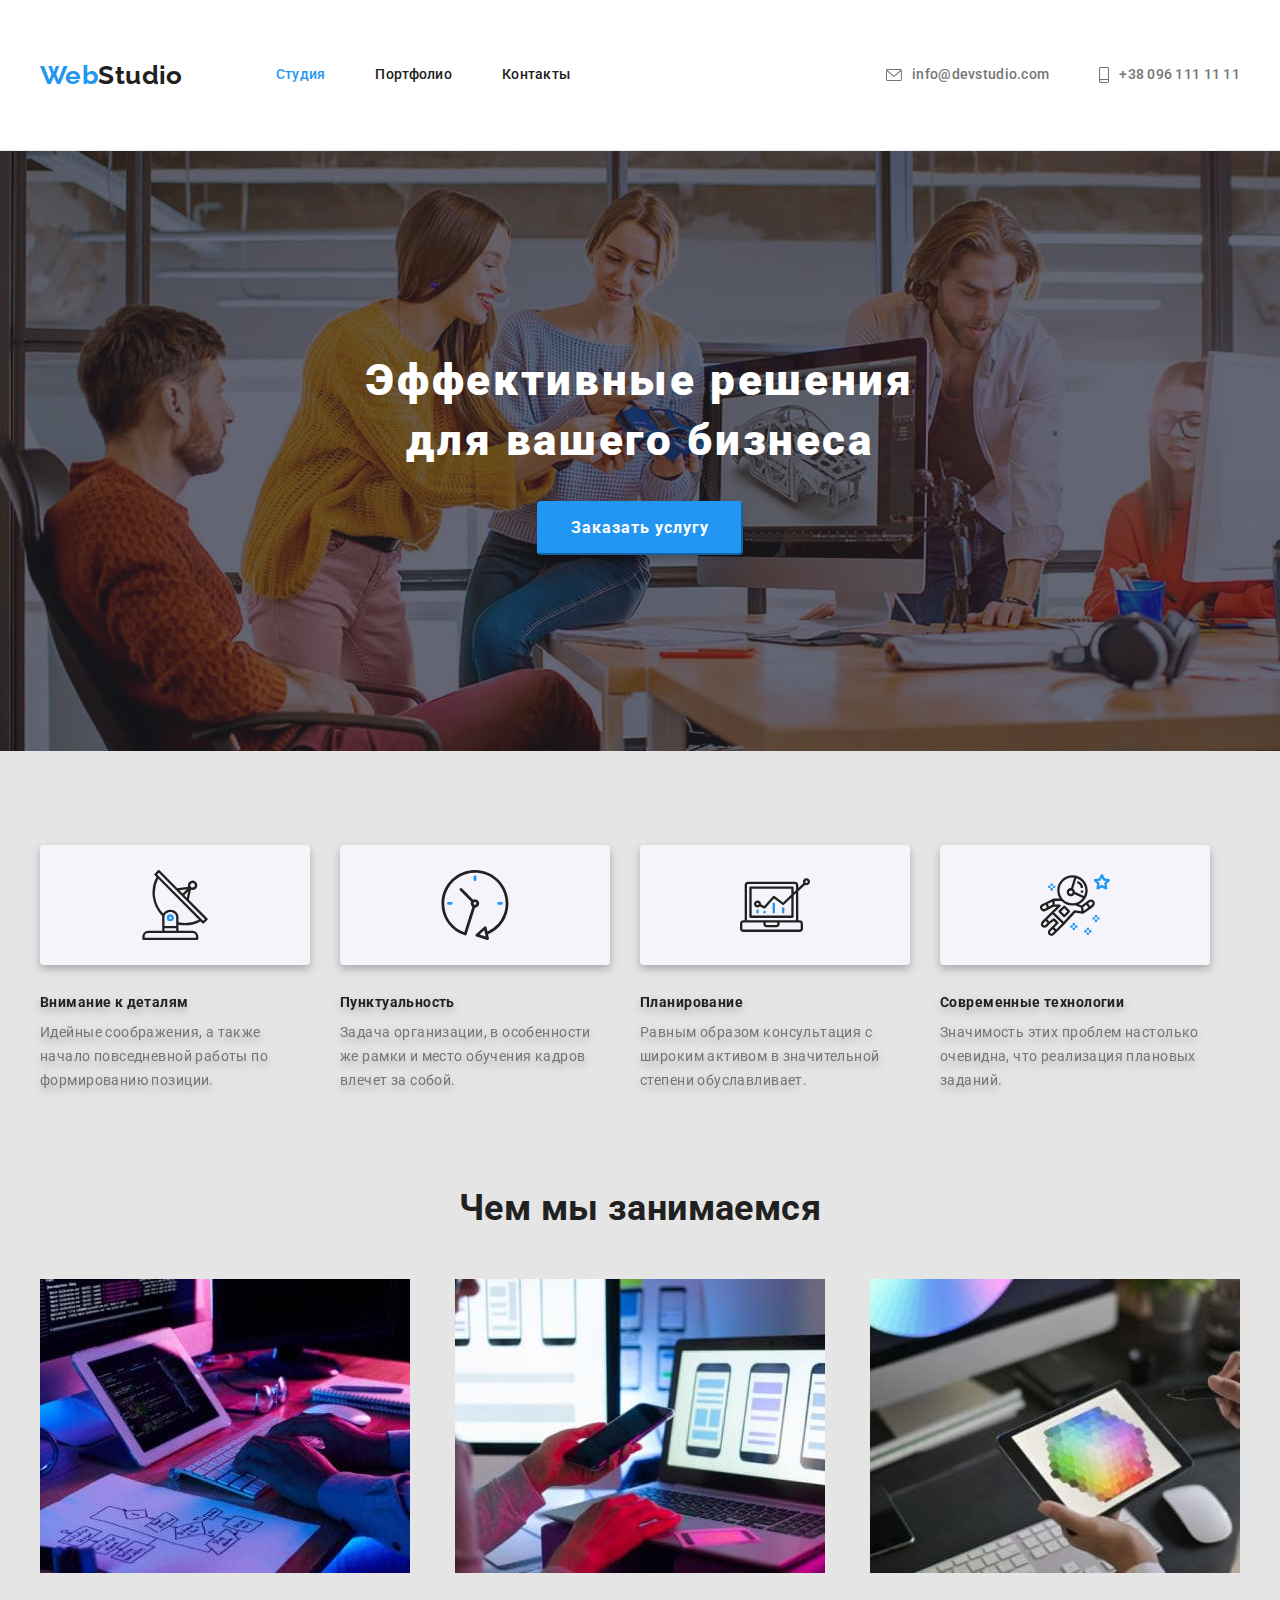
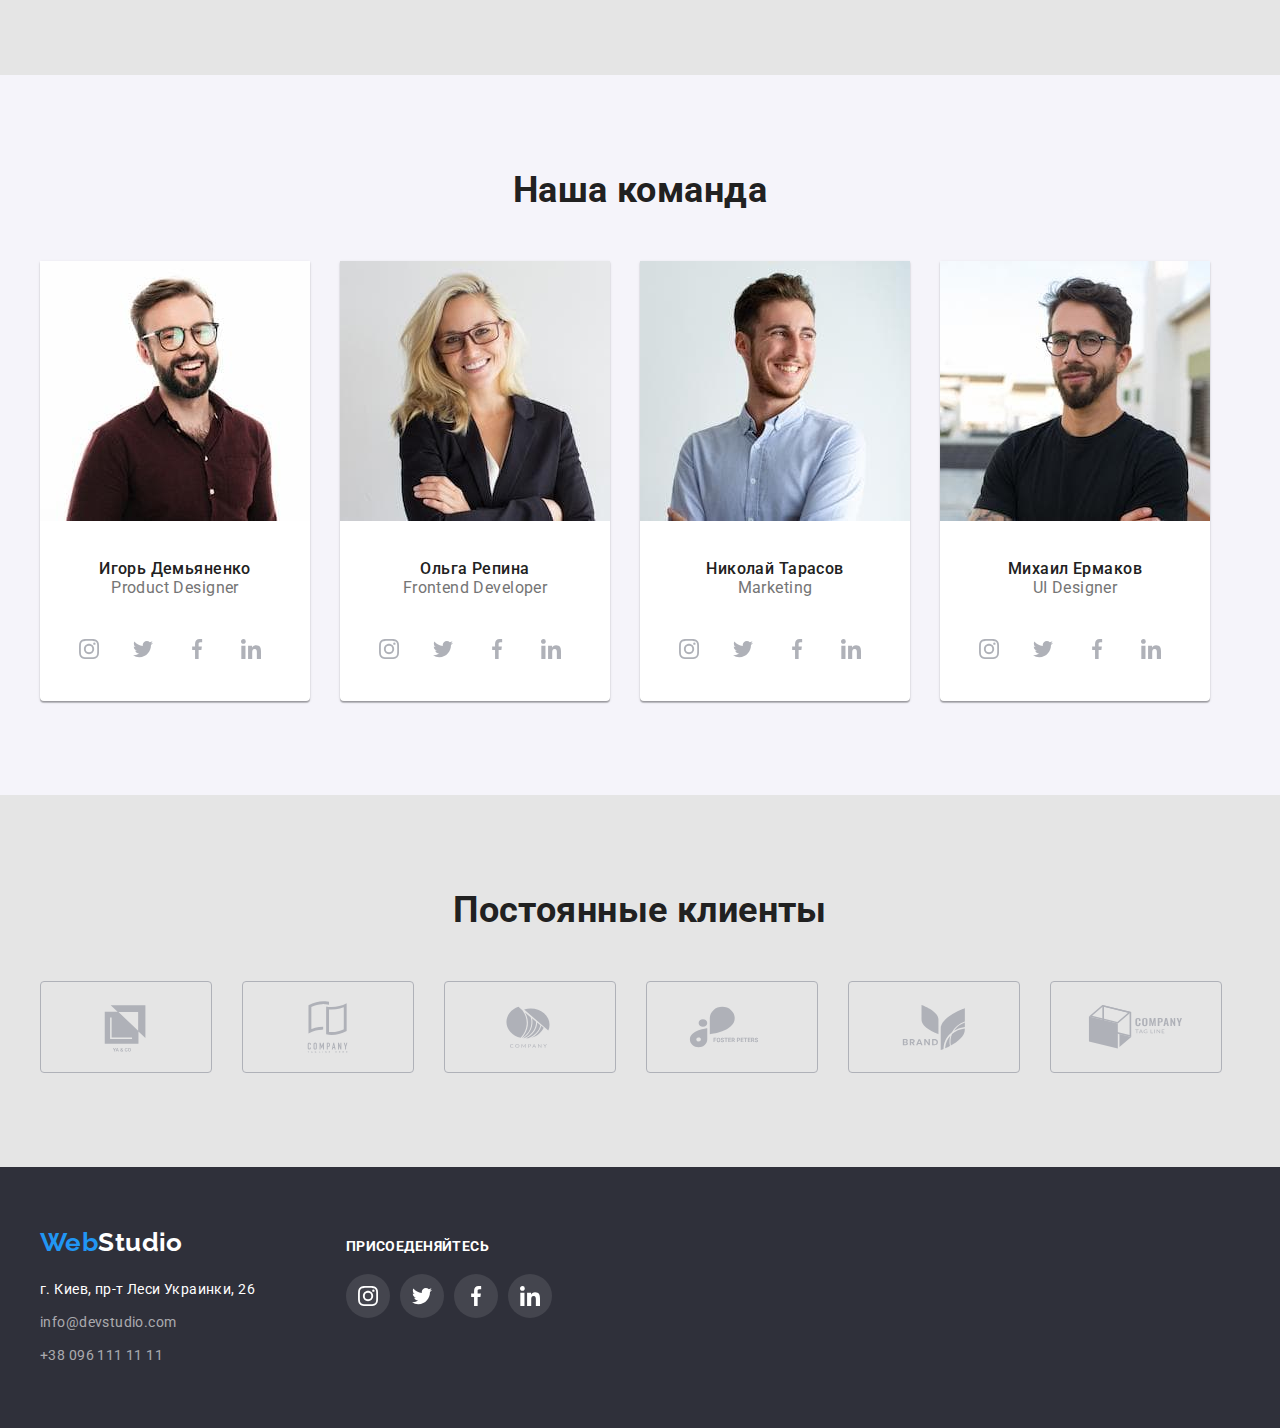
==== index.html @ b00f6102 "виконане ДЗ4" ====
<!DOCTYPE html>
<html lang="ru">
<head>
    <meta charset="UTF-8">
    <meta http-equiv="X-UA-Compatible" content="IE=edge">
    <meta name="viewport" content="width=device-width, initial-scale=1.0">
    <title>Студия</title>
    <link rel="preconnect" href="https://fonts.googleapis.com">
    <link rel="preconnect" href="https://fonts.gstatic.com" crossorigin>
    <link href="https://fonts.googleapis.com/css2?family=Raleway:wght@700&family=Roboto:wght@400;500;700;900&display=swap"
    rel="stylesheet">
    <link rel="stylesheet" href="https://cdnjs.cloudflare.com/ajax/libs/modern-normalize/1.1.0/modern-normalize.min.css">
    <link rel="stylesheet" href="./css/styles.css">

</head>
<body>
    
    <header class="header">
        <div class="container header-container">
        <nav class="site-nav-box">
            <a href="./index.html" class="link logo"><span class="logo-color">Web</span>Studio</a>
            <ul class="site-nav list">
                <li class="site-nav-item"><a href="./index.html" class="site-nav-link link curent">Студия</a></li>
                <li class="site-nav-item"><a href="./portfolio.html" class="site-nav-link link">Портфолио</a></li>
                <li class="site-nav-item"><a href="#" class="site-nav-link link">Контакты</a></li>
            </ul>
        </nav>
        <ul class="contacts list">
            <li class="contacts-item"><a href="mailto:info@devstudio.com" class="link contacts-link">
                <svg class="contact-icon" width=16 heigth=12>
                    <use href="./images/symbol-defs.svg#mail"></use>
                </svg>
                info@devstudio.com</a></li>
            <li class="contacts-item"><a href="tel:+380961111111" class="link contacts-link">
                    <svg class="contact-icon" width=10 heigth=16>
                        <use href="./images/symbol-defs.svg#phone"></use>
                    </svg>
                +38 096 111 11 11</a></li>
        </ul>
        </div>

    </header>

    <main>
        <!--баннер-->
        <section class="hero-section section">
            <div class="container">
                <h1 class="hero-title title">Эффективные решения <br> для вашего бизнеса</h1>
                <button type="button" class="hero-button button">Заказать услугу</button>
            </div>
        </section>

        
        <!--особенности-->
        <section class="section">
            <div class="container">
                <!-- <h2 class="section-title hidden-title">Особенности</h2> -->
                <ul class="features list">
                    <li class="features-item">
                        <button type="button" class="features-btn">
                            <svg class="features_btn-icon" width=70 height="70">
                               <use href="./images/symbol-defs.svg#antenna"></use> 
                            </svg>
                        </button>
                        <h3 class="features-title title">Внимание к деталям</h3>
                        <p>Идейные соображения, а также начало повседневной работы по формированию позиции.</p>
                    </li>
                    <li class="features-item">
                        <button type="button" class="features-btn">
                            <svg class="features_btn-icon" width=70 height="70">
                                <use href="./images/symbol-defs.svg#clock"></use>
                            </svg>
                        </button>
                        <h3 class="features-title title">Пунктуальность</h3>
                        <p>Задача организации, в особенности же рамки и место обучения кадров влечет за собой.</p>
                    </li>
                    <li class="features-item">
                        <button type="button" class="features-btn">
                            <svg class="features_btn-icon" width=70 height="70">
                                <use href="./images/symbol-defs.svg#diagram"></use>
                            </svg>
                        </button>
                        <h3 class="features-title title">Планирование</h3>
                        <p>Равным образом консультация с широким активом в значительной степени обуславливает.</p>
                    </li>
                    <li class="features-item">
                        <button type="button" class="features-btn">
                            <svg class="features_btn-icon" width=70 height="70">
                                <use href="./images/symbol-defs.svg#astronaut"></use>
                            </svg>
                        </button>
                        <h3 class="features-title title">Современные технологии</h3>
                        <p>Значимость этих проблем настолько очевидна, что реализация плановых заданий.</p>
                    </li>
                </ul>
            </div>

        </section>

        <!--Чем мы занимаемся-->
        <section class="section our_works-section">
            <div class="container">
                <h2 class="section-title title">Чем мы занимаемся</h2>
                <ul class="our-works list">
                    <li class="our-works-item"><img src="./images/web_development.jpg" width="370" height="294" alt="разработка сайтов">
                    </li>
                    <li class="our-works-item"><img src="./images/mob_app_development.jpg" width="370" height="294"
                            alt="разработка мобильных приложений"></li>
                    <li class="our-works-item"><img src="./images/web_design.jpg" width="370" height="294" alt="веб дизайн"></li>
                </ul>
            </div>

        </section>
        <!--Наша команда-->
        <section class="section team-section">
            <div class="container">
                <h2 class="section-title title">Наша команда</h2>
                <ul class="team-list list">
                    <li class="team-list-item">
                        <img src="./images/igor.jpg" width="270" height="260" alt="Фото Игоря Демьяненко">
                        <h3 class="team-list-title title">Игорь Демьяненко</h3>
                        <p class="team-list-description">Product Designer</p>
                        <ul class="social-list list">
                            <li class="social-item">
                                <a href="" class="social-link link">
                                    <svg class="social-icon" width=20 height="20">
                                        <use  href="./images/symbol-defs.svg#instagram"></use>
                                    </svg>
                                </a>
                            </li>
                            <li class="social-item">
                                <a href="" class="social-link">
                                    <svg class="social-icon" width=20 height="20">
                                        <use href="./images/symbol-defs.svg#twitter"></use>
                                    </svg>
                                </a>
                            </li>
                            <li class="social-item">
                                <a href="" class="social-link">
                                    <svg class="social-icon" width=20 height="20">
                                        <use href="./images/symbol-defs.svg#facebook"></use>
                                    </svg>
                                </a>
                            </li>
                            <li class="social-item">
                                <a href="" class="social-link">
                                    <svg class="social-icon" width=20 height="20">
                                        <use href="./images/symbol-defs.svg#linkedin"></use>
                                    </svg>
                                </a>
                            </li>
                        </ul>
                 
                    </li>
                    <li class="team-list-item">
                        <img src="./images/olga.jpg" width="270" height="260" alt="Фото Ольги Репиной">
                        <h3 class="team-list-title title">Ольга Репина</h3>
                        <p class="team-list-description">Frontend Developer</p>
                        <ul class="social-list list">
                            <li class="social-item">
                                <a href="" class="social-link link">
                                    <svg class="social-icon" width=20 height="20">
                                        <use href="./images/symbol-defs.svg#instagram"></use>
                                    </svg>
                                </a>
                            </li>
                            <li class="social-item">
                                <a href="" class="social-link">
                                    <svg class="social-icon" width=20 height="20">
                                        <use href="./images/symbol-defs.svg#twitter"></use>
                                    </svg>
                                </a>
                            </li>
                            <li class="social-item">
                                <a href="" class="social-link">
                                    <svg class="social-icon" width=20 height="20">
                                        <use href="./images/symbol-defs.svg#facebook"></use>
                                    </svg>
                                </a>
                            </li>
                            <li class="social-item">
                                <a href="" class="social-link">
                                    <svg class="social-icon" width=20 height="20">
                                        <use href="./images/symbol-defs.svg#linkedin"></use>
                                    </svg>
                                </a>
                            </li>
                        </ul>
                    </li>
                    <li class="team-list-item">
                        <img src="./images/nikolay.jpg" width="270" height="260" alt="Фото Николая Тарасова">
                        <h3 class="team-list-title title">Николай Тарасов</h3>
                        <p class="team-list-description">Marketing</p>
                        <ul class="social-list list">
                            <li class="social-item">
                                <a href="" class="social-link link">
                                    <svg class="social-icon" width=20 height="20">
                                        <use href="./images/symbol-defs.svg#instagram"></use>
                                    </svg>
                                </a>
                            </li>
                            <li class="social-item">
                                <a href="" class="social-link">
                                    <svg class="social-icon" width=20 height="20">
                                        <use href="./images/symbol-defs.svg#twitter"></use>
                                    </svg>
                                </a>
                            </li>
                            <li class="social-item">
                                <a href="" class="social-link">
                                    <svg class="social-icon" width=20 height="20">
                                        <use href="./images/symbol-defs.svg#facebook"></use>
                                    </svg>
                                </a>
                            </li>
                            <li class="social-item">
                                <a href="" class="social-link">
                                    <svg class="social-icon" width=20 height="20">
                                        <use href="./images/symbol-defs.svg#linkedin"></use>
                                    </svg>
                                </a>
                            </li>
                        </ul>
                    </li>
                    <li class="team-list-item">
                        <img src="./images/michail.jpg" width="270" height="260" alt="Фото Михаила Ермакова">
                        <h3 class="team-list-title title">Михаил Ермаков</h3>
                        <p class="team-list-description">UI Designer</p>
                        <ul class="social-list list">
                            <li class="social-item">
                                <a href="" class="social-link link">
                                    <svg class="social-icon" width=20 height="20">
                                        <use href="./images/symbol-defs.svg#instagram"></use>
                                    </svg>
                                </a>
                            </li>
                            <li class="social-item">
                                <a href="" class="social-link">
                                    <svg class="social-icon" width=20 height="20">
                                        <use href="./images/symbol-defs.svg#twitter"></use>
                                    </svg>
                                </a>
                            </li>
                            <li class="social-item">
                                <a href="" class="social-link">
                                    <svg class="social-icon" width=20 height="20">
                                        <use href="./images/symbol-defs.svg#facebook"></use>
                                    </svg>
                                </a>
                            </li>
                            <li class="social-item">
                                <a href="" class="social-link">
                                    <svg class="social-icon" width=20 height="20">
                                        <use href="./images/symbol-defs.svg#linkedin"></use>
                                    </svg>
                                </a>
                            </li>
                        </ul>
                    </li>
                </ul>
            </div>

        </section>
        <!--Постоянные клиенты-->
        <section class="section clients-section">
            <div class="container">
                <h2 class="section-title title">Постоянные клиенты</h2>
                <ul class="clients-list list">
                    <li class="client-item">
                        <a href="" class="client-link link">
                            <svg class="client-icon">
                                <use href="./images/symbol-defs.svg#client1" width=106 height="60">
                                </use>
                            </svg>
                        </a>
                    </li>
                    <li class="client-item">
                        <a href="" class="client-link link">
                            <svg class="client-icon">
                                <use href="./images/symbol-defs.svg#client2" width=106 height="60">
                                </use>
                            </svg>
                        </a>
                    </li>
                    <li class="client-item">
                        <a href="" class="client-link link">
                            <svg class="client-icon">
                                <use href="./images/symbol-defs.svg#client3" width=106 height="60">
                                </use>
                            </svg>
                        </a>
                    </li>
                    <li class="client-item">
                        <a href="" class="client-link link">
                            <svg class="client-icon">
                                <use href="./images/symbol-defs.svg#client4" width=106 height="60">
                                </use>
                            </svg>
                        </a>
                    </li>
                    <li class="client-item">
                        <a href="" class="client-link link">
                            <svg class="client-icon">
                                <use href="./images/symbol-defs.svg#client5" width=106 height="60">
                                </use>
                            </svg>
                        </a>
                    </li>
                    <li class="client-item">
                        <a href="" class="client-link link">
                            <svg class="client-icon">
                                <use href="./images/symbol-defs.svg#client6" width=106 height="60">
                                </use>
                            </svg>
                        </a>
                    </li>
                </ul>
            </div>
        </section>

    </main>

    <footer class="footer">
        <div class="container footer-container">
        <div class="adress-box">

            <a href="./index.html" class="link footer-logo logo"><span class="logo-color">Web</span>Studio</a>
            <address class="address">
                <ul class="address-list list">
                    <li>г. Киев, пр-т Леси Украинки, 26</li>
                    <li><a href="mailto:info@devstudio.com" class="link footer-contacts-link contacts-link">info@devstudio.com</a>
                    </li>
                    <li><a href="tel:+380961111111" class="link footer-contacts-link contacts-link">+38 096 111 11 11</a></li>
                </ul>
            </address>
        </div>
        <div class="join_us-box">
            <h2 class="join_us-title title">присоеденяйтесь</h2>
                        <ul class="social-list footer_social-list list">
                            <li class="social-item">
                                <a href="" class="social-link footer_social-link link">
                                    <svg class="social-icon" width=20 height="20">
                                        <use href="./images/symbol-defs.svg#instagram"></use>
                                    </svg>
                                </a>
                            </li>
                            <li class="social-item">
                                <a href="" class="social-link footer_social-link">
                                    <svg class="social-icon" width=20 height="20">
                                        <use href="./images/symbol-defs.svg#twitter"></use>
                                    </svg>
                                </a>
                            </li>
                            <li class="social-item">
                                <a href="" class="social-link footer_social-link">
                                    <svg class="social-icon" width=20 height="20">
                                        <use href="./images/symbol-defs.svg#facebook"></use>
                                    </svg>
                                </a>
                            </li>
                            <li class="social-item">
                                <a href="" class="social-link footer_social-link">
                                    <svg class="social-icon" width=20 height="20">
                                        <use href="./images/symbol-defs.svg#linkedin"></use>
                                    </svg>
                                </a>
                            </li>
                        </ul>
        </div>
        </div>

    </footer>

</body>
</html>
---- css/styles.css ----
:root {
  --text-color: #757575;
  --title-text-color: #212121;
  --accent-text-color: #2196f3;
  --accent-white-color: #ffffff;
  --blurred-white: rgba(255, 255, 255, 0.6);
  --very-blured-white: rgba(255, 255, 255, 0.1);
  --background-color: #e5e5e5;
  --background-light-grey: #f5f4fa;
  --background-dark-grey: #2f303a;
  --background-button: #188ce8;
  --icon-color: #afb1b8;
}

body {
  background-color: var(--background-color);
  color: var(--text-color);

  font-family: Roboto, sans-serif;
  font-size: 14px;
  line-height: 1.71;
  letter-spacing: 0.03em;
}
.container {
  width: 1230px;
  margin: 0 auto;
  padding-left: 15px;
  padding-right: 15px;
}
.section {
  padding-top: 94px;
  padding-bottom: 94px;
}
h1,
h2,
h3,
p {
  margin: 0;
}
.list {
  list-style: none;
  padding: 0;
  margin: 0;
}
.link {
  margin: 0;
  text-decoration: none;
}
.title {
  color: var(--title-text-color);
}
.button {
  font-family: inherit;
}
.hidden-title {
  visibility: hidden;
}
/* хедер */
.header {
  background-color: var(--accent-white-color);
  border-bottom: 1px solid #ececec;
}
.logo-color {
  color: var(--accent-text-color);
}
.logo {
  font-family: "Raleway", sans-serif;
  font-weight: bold;
  font-size: 26px;
  line-height: 1.19;

  margin-right: 93px;
  display: block;

  color: var(--title-text-color);
}
.logo:hover,
.logo:focus {
  color: var(--accent-text-color);
}
.header-container {
  display: flex;
  align-items: center;
  justify-content: space-between;
}
.site-nav-box {
  display: flex;
  align-items: center;
}
.site-nav {
  display: flex;
}
.contacts {
  display: flex;
}
.site-nav-item + .site-nav-item {
  margin-left: 50px;
}
.contacts-item + .contacts-item {
  margin-left: 50px;
}
.site-nav-link {
  display: block;
  padding-top: 32px;
  padding-bottom: 32px;

  color: var(--title-text-color);

  font-weight: 500;
  font-size: 14px;
  line-height: 1.14;
  letter-spacing: 0.02em;
}
.site-nav-link.curent,
.site-nav-link:hover,
.site-nav-link:focus {
  color: var(--accent-text-color);
}
.contacts-link {
  display: flex;
  align-items: center;

  font-weight: 500;
  font-size: 14px;
  line-height: 1.14;
  letter-spacing: 0.02em;

  color: var(--text-color);
}
.contacts-link:hover,
.contacts-link:focus {
  color: var(--accent-text-color);
}
.contact-box {
  display: block;
}
.contact-icon {
  margin-right: 10px;
  fill: currentColor;
}
/* Банер*/
.hero-section {
  background-color: var(--background-dark-grey);
  background-image: linear-gradient(
      rgba(47, 48, 58, 0.4),
      rgba(47, 48, 58, 0.4)
    ),
    url(../images/hero.jpg);

  max-width: 1600px;
  height: 600px;
  margin-left: auto;
  margin-right: auto;
  background-size: cover;
  background-repeat: no-repeat;

  text-align: center;
}
.hero-title {
  margin-top: 106px;
  margin-bottom: 30px;

  font-weight: 900;
  font-size: 44px;
  line-height: 1.36;
  text-align: center;
  letter-spacing: 0.06em;

  color: var(--accent-white-color);
}
.button {
  border-radius: 4px;
  min-width: 200px;
  padding: 10px 32px;
  box-shadow: 0px 4px 4px rgba(0, 0, 0, 0.15);

  font-weight: 700;
  font-size: 16px;
  line-height: 1.87;
  letter-spacing: 0.06em;

  background-color: var(--accent-text-color);
  color: var(--accent-white-color);
  border-color: var(--accent-text-color);
}
.button:hover,
.button:focus {
  background-color: var(--background-button);
  color: var(--accent-white-color);
  border-color: var(--accent-text-color);

  cursor: pointer;
}

.section-title {
  font-size: 36px;
  line-height: 1.17;
  text-align: center;
  margin-bottom: 50px;
}

/* особливості */
.features {
  display: flex;
  filter: drop-shadow(0px 4px 4px rgba(0, 0, 0, 0.25));
}
.features-item {
  width: 270px;
}
.features-item + .features-item {
  margin-left: 30px;
}
.features-title {
  margin-bottom: 10px;

  font-size: 14px;
  line-height: 1.14;
}
.features-btn {
  display: flex;
  height: 120px;
  width: 270px;
  background-color: var(--background-light-grey);
  border-radius: 4px;
  padding: 0;
  border: none;
  cursor: pointer;
  margin-bottom: 30px;
  padding: 25px 100px;
}

/* .features-item::before {
  display: block;
  content: "";

  height: 120px;
  background-color: var(--background-light-grey);
  border-radius: 4px;

  background-size: 70px;
  background-repeat: no-repeat;
  background-position: center;
}
.features-item:nth-child(1)::before {
  background-image: url(../images/antenna.svg);
}
.features-item:nth-child(2)::before {
  background-image: url(../images/clock.svg);
}
.features-item:nth-child(3)::before {
  background-image: url(../images/diagram.svg);
}
.features-item:nth-child(4)::before {
  background-image: url(../images/astronaut.svg);
} */

/* наші роботи */
.our_works-section {
  padding-top: 0;
}
.our-works {
  display: flex;
  justify-content: space-between;
}

/* наша команда */
.team-section {
  background-color: var(--background-light-grey);
}
.team-list {
  display: flex;
}
.team-list-item {
  margin-right: 30px;
  box-shadow: 0px 1px 3px rgba(0, 0, 0, 0.12), 0px 1px 1px rgba(0, 0, 0, 0.14),
    0px 2px 1px rgba(0, 0, 0, 0.2);
  border-radius: 0px 0px 4px 4px;

  background-color: var(--accent-white-color);
  text-align: center;
}
.team-list-item:nth-child(4n + 4) {
  margin-right: 0;
}
.team-list-title {
  margin-top: 30px;

  font-weight: 500;
  font-size: 16px;
  line-height: 1.19;
}
.team-list-description {
  margin-bottom: 30px;

  font-size: 16px;
  line-height: 1.19;
}

.social-list {
  display: flex;
  min-width: 206px;

  justify-content: center;
}

.social-link {
  display: block;
  width: 44px;
  height: 44px;

  padding: 12px 12px 12px 12px;
  border-radius: 50%;
  cursor: pointer;
  margin-right: 10px;
  margin-bottom: 30px;
  color: var(--icon-color);
}
.social-link:nth-child(4) {
  margin-right: 0;
}
.social-icon {
  display: block;
  fill: currentColor;
}
.social-link:hover,
.social-link:focus {
  background-color: var(--accent-text-color);
  color: var(--accent-white-color);
}
/* Постоянные клиенты */
.clients-list {
  display: flex;
}

.client-link {
  border: 1px solid var(--icon-color);
  border-radius: 4px;
  padding: 16px 32px;
  color: var(--icon-color);
}
.client-item {
  display: flex;
  min-width: 170px;
  height: 92px;

  margin-right: 30px;
}
.client-item:nth-child(6n + 6) {
  margin-right: 0;
}
.client-icon {
  width: 106px;
  height: 60px;
  fill: currentColor;
}
.client-link:hover,
.client-link:focus {
  border-color: var(--accent-text-color);
  color: var(--accent-text-color);
}
/* футер  */
.footer {
  background-color: var(--background-dark-grey);
  color: var(--accent-white-color);
  padding-top: 60px;
  padding-bottom: 60px;
}
.footer-logo {
  color: var(--accent-white-color);
  margin-bottom: 20px;
}
.address {
  font-style: normal;
}
.footer-contacts-link {
  margin-top: 9px;

  font-weight: 400;
  line-height: 1.71;
  letter-spacing: 0.03em;

  color: var(--blurred-white);
}
.join_us-title {
  font-weight: 700;
  font-size: 14px;
  line-height: 16px;
  text-transform: uppercase;
  color: var(--accent-white-color);

  margin-bottom: 20px;
}
.footer_social-list {
  justify-content: start;
}
.footer_social-link {
  background-color: var(--very-blured-white);
  color: var(--accent-white-color);
}
.footer_social-link:hover,
.footer_social-link:focus {
  background-color: var(--accent-text-color);
}

.footer-container {
  display: flex;
  align-items: baseline;
}
.join_us-box {
  margin-left: 70px;
}

/* портфоліо */
.portfolio_btn-list {
  display: flex;
  justify-content: center;
}
.portfolio_btn-item + .portfolio_btn-item {
  margin-left: 8px;
}
.portfolio-button {
  min-width: 73px;
  padding: 6px 22px;
  border-color: var(--background-light-grey-grey);
  background-color: var(--background-light-grey-grey);
  color: var(--title-text-color);
  box-shadow: 0 0 0;

  font-weight: 500;
  font-size: 16px;
  line-height: 1.62;
  letter-spacing: 0.03em;
}

.portfolio-button:hover,
.portfolio-button:focus {
  background-color: var(--accent-text-color);
  color: var(--accent-white-color);
  border-color: var(--accent-text-color);
}

.portfolio-list {
  display: flex;
  flex-wrap: wrap;

  padding-top: 50px;
}

.portfolio-item {
  margin-right: 30px;
  margin-bottom: 30px;

  background: var(--accent-white-color);
  border: 1px solid #eeeeee;
}
.list-item:nth-child(-n + 3) {
  margin-top: 50px;
}
.portfolio-item:nth-child(3n + 3) {
  margin-right: 0;
}
.portfolio-item:nth-last-child(-n + 3) {
  margin-bottom: 0;
}

.portfolio-title {
  margin-top: 20px;
  margin-bottom: 4;
  margin-left: 24px;

  font-size: 18px;
  line-height: 2;
  letter-spacing: 0.06em;
}

.portfolio-description {
  margin-bottom: 20px;
  margin-left: 24px;

  font-size: 16px;
  line-height: 1.87;

  color: var(--text-color);
}
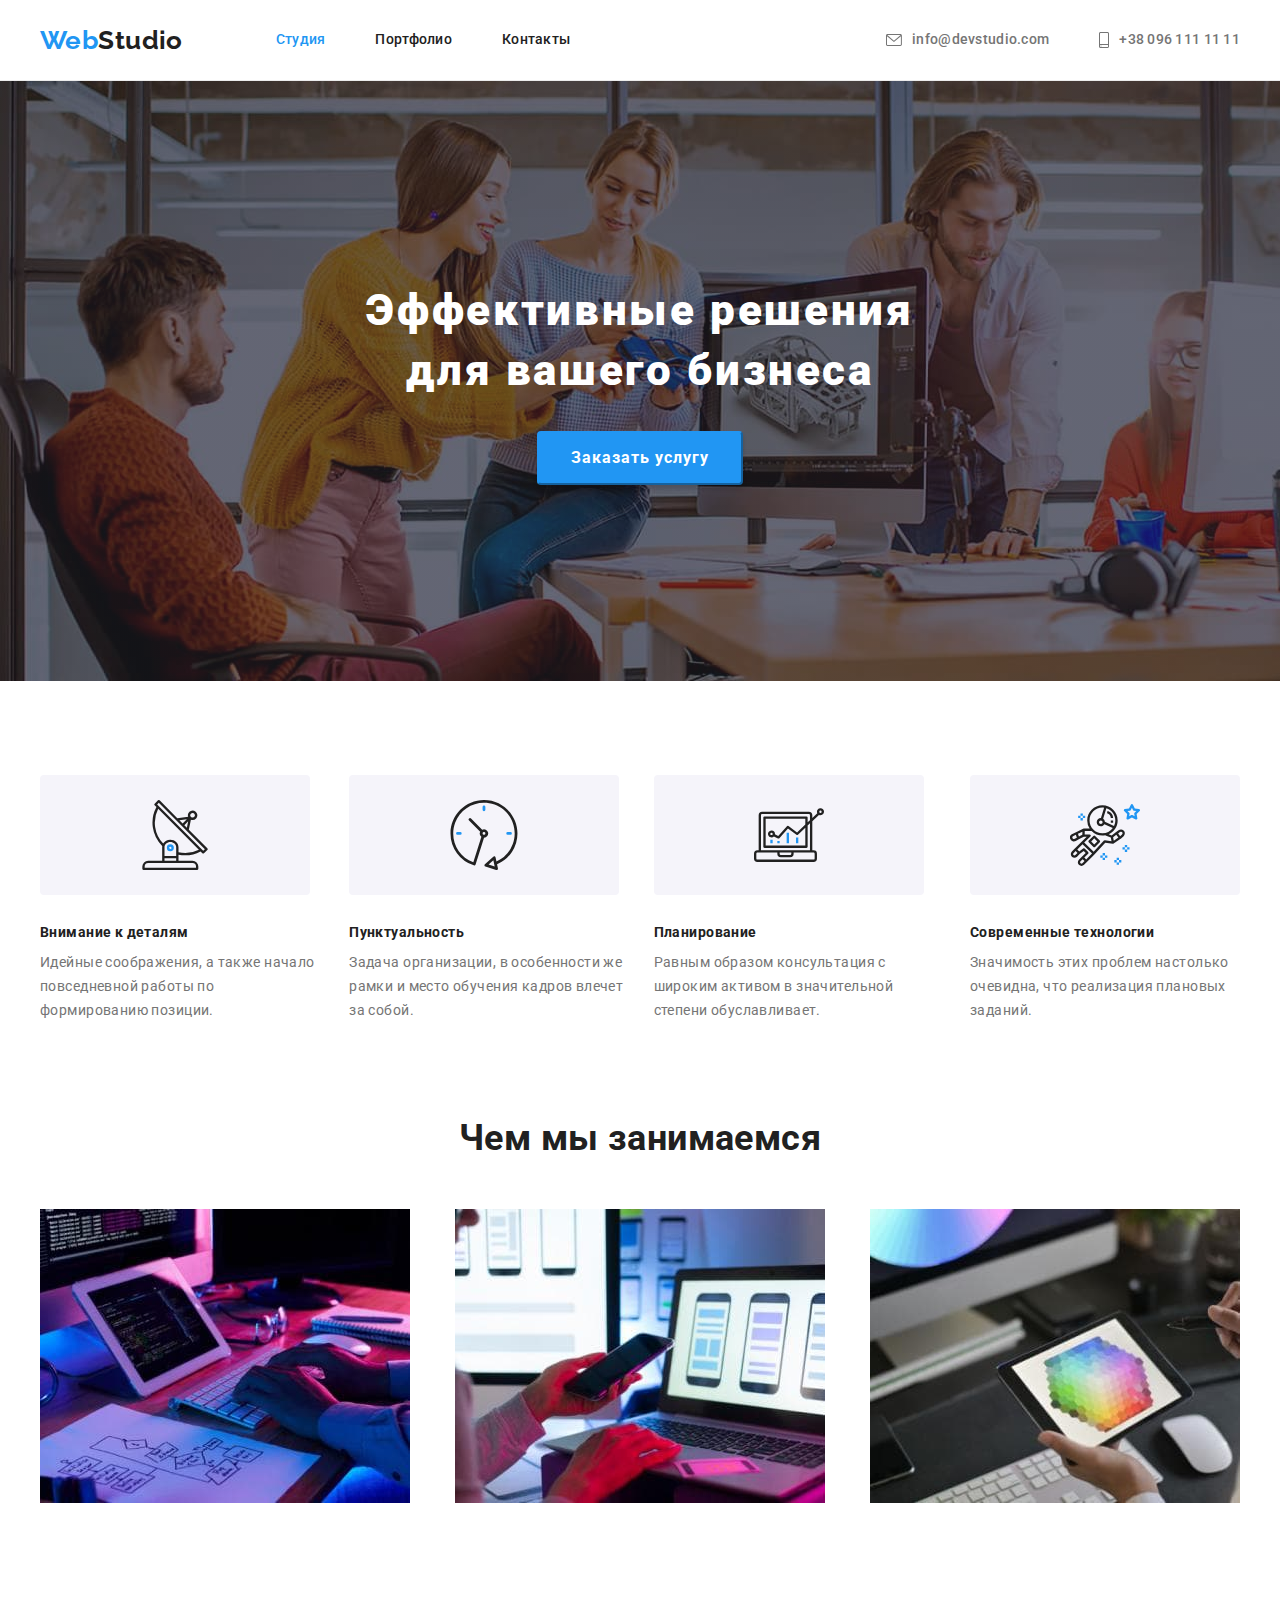
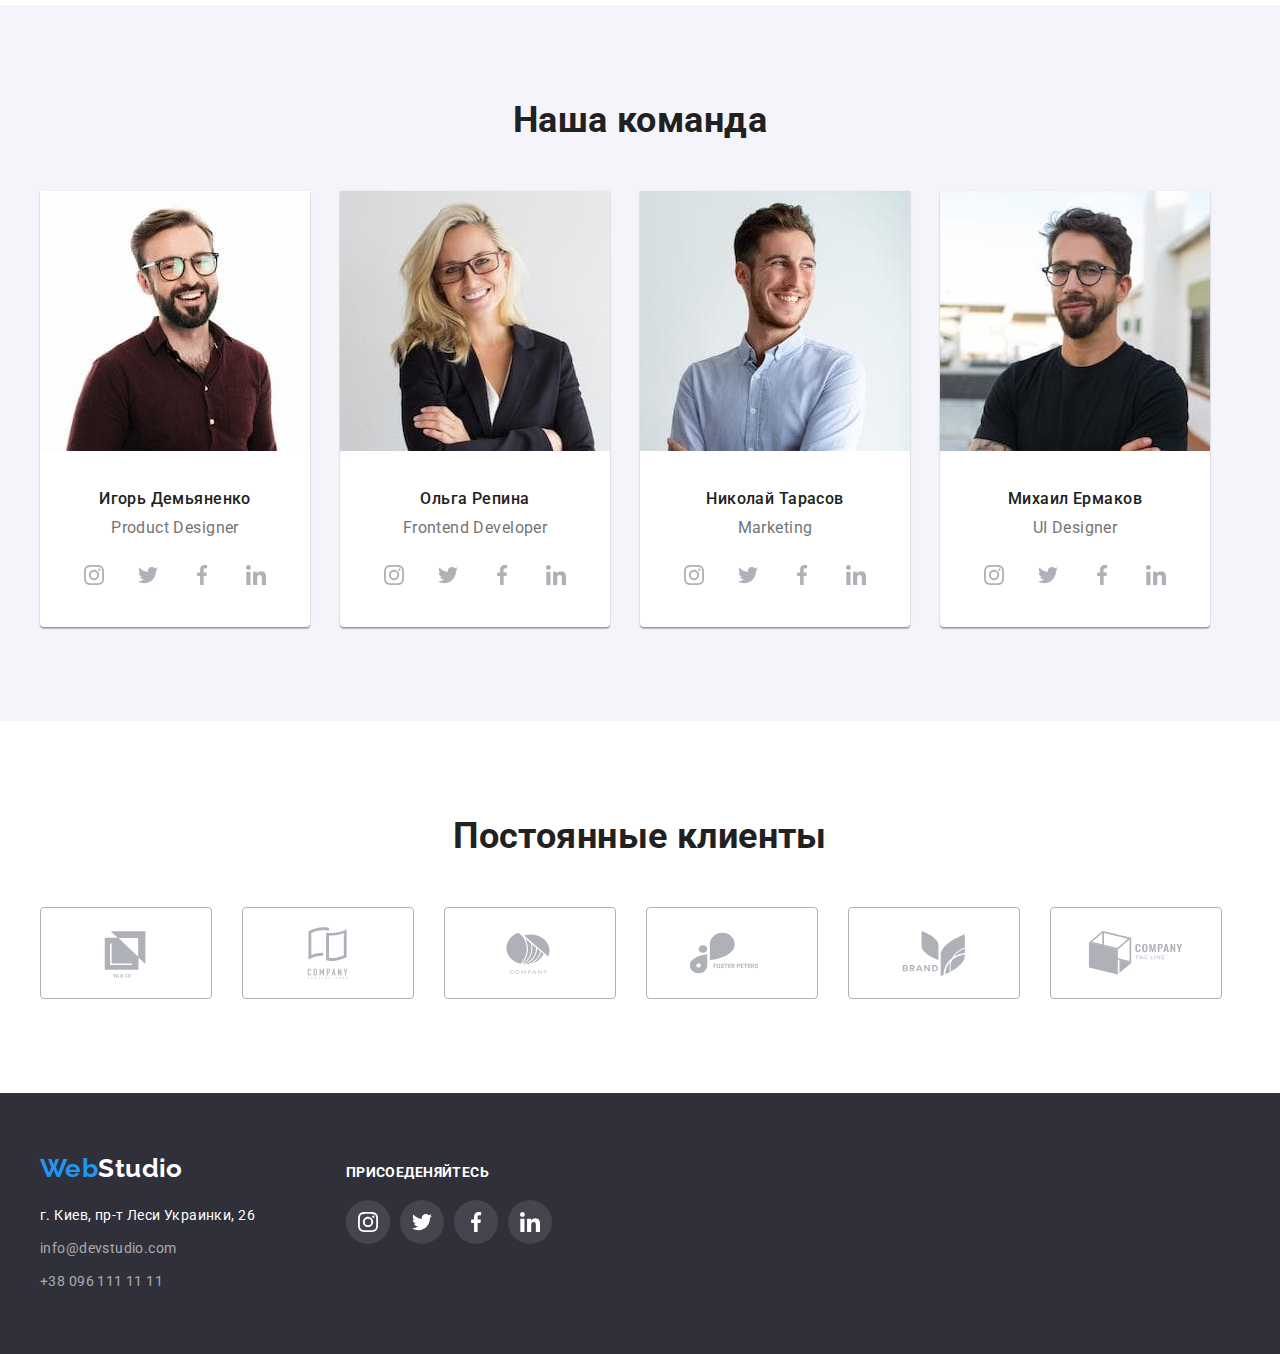
==== commit 4eef72be: "внесені правки до ДЗ4" ====
--- a/index.html
+++ b/index.html
@@ -27,12 +27,12 @@
         </nav>
         <ul class="contacts list">
             <li class="contacts-item"><a href="mailto:info@devstudio.com" class="link contacts-link">
-                <svg class="contact-icon" width=16 heigth=12>
+                <svg class="contact-icon" width=16 height=12>
                     <use href="./images/symbol-defs.svg#mail"></use>
                 </svg>
                 info@devstudio.com</a></li>
             <li class="contacts-item"><a href="tel:+380961111111" class="link contacts-link">
-                    <svg class="contact-icon" width=10 heigth=16>
+                    <svg class="contact-icon" width=10 height=16>
                         <use href="./images/symbol-defs.svg#phone"></use>
                     </svg>
                 +38 096 111 11 11</a></li>
@@ -57,38 +57,38 @@
                 <!-- <h2 class="section-title hidden-title">Особенности</h2> -->
                 <ul class="features list">
                     <li class="features-item">
-                        <button type="button" class="features-btn">
-                            <svg class="features_btn-icon" width=70 height="70">
+                        <div class="features-box">
+                            <svg class="features_box-icon" width=70 height="70">
                                <use href="./images/symbol-defs.svg#antenna"></use> 
                             </svg>
-                        </button>
+                        </div>
                         <h3 class="features-title title">Внимание к деталям</h3>
                         <p>Идейные соображения, а также начало повседневной работы по формированию позиции.</p>
                     </li>
                     <li class="features-item">
-                        <button type="button" class="features-btn">
-                            <svg class="features_btn-icon" width=70 height="70">
+                        <div class="features-box">
+                            <svg class="features_box-icon" width=70 height="70">
                                 <use href="./images/symbol-defs.svg#clock"></use>
                             </svg>
-                        </button>
+                        </div>
                         <h3 class="features-title title">Пунктуальность</h3>
                         <p>Задача организации, в особенности же рамки и место обучения кадров влечет за собой.</p>
                     </li>
                     <li class="features-item">
-                        <button type="button" class="features-btn">
-                            <svg class="features_btn-icon" width=70 height="70">
+                        <div class="features-box">
+                            <svg class="features_box-icon" width=70 height="70">
                                 <use href="./images/symbol-defs.svg#diagram"></use>
                             </svg>
-                        </button>
+                        </div>
                         <h3 class="features-title title">Планирование</h3>
                         <p>Равным образом консультация с широким активом в значительной степени обуславливает.</p>
                     </li>
                     <li class="features-item">
-                        <button type="button" class="features-btn">
-                            <svg class="features_btn-icon" width=70 height="70">
+                        <div class="features-box">
+                            <svg class="features_box-icon" width=70 height="70">
                                 <use href="./images/symbol-defs.svg#astronaut"></use>
                             </svg>
-                        </button>
+                        </div>
                         <h3 class="features-title title">Современные технологии</h3>
                         <p>Значимость этих проблем настолько очевидна, что реализация плановых заданий.</p>
                     </li>
@@ -118,144 +118,151 @@
                 <ul class="team-list list">
                     <li class="team-list-item">
                         <img src="./images/igor.jpg" width="270" height="260" alt="Фото Игоря Демьяненко">
-                        <h3 class="team-list-title title">Игорь Демьяненко</h3>
-                        <p class="team-list-description">Product Designer</p>
-                        <ul class="social-list list">
-                            <li class="social-item">
-                                <a href="" class="social-link link">
+                        <div class="team-item-box">
+                            <h3 class="team-list-title title">Игорь Демьяненко</h3>
+                            <p class="team-list-description">Product Designer</p>
+                            <ul class="social-list list">
+                            <li class="social-item">
+                                <a href="#" class="social-link link">
                                     <svg class="social-icon" width=20 height="20">
                                         <use  href="./images/symbol-defs.svg#instagram"></use>
                                     </svg>
                                 </a>
                             </li>
                             <li class="social-item">
-                                <a href="" class="social-link">
+                                <a href="#" class="social-link">
                                     <svg class="social-icon" width=20 height="20">
                                         <use href="./images/symbol-defs.svg#twitter"></use>
                                     </svg>
                                 </a>
                             </li>
                             <li class="social-item">
-                                <a href="" class="social-link">
+                                <a href="#" class="social-link">
                                     <svg class="social-icon" width=20 height="20">
                                         <use href="./images/symbol-defs.svg#facebook"></use>
                                     </svg>
                                 </a>
                             </li>
                             <li class="social-item">
-                                <a href="" class="social-link">
+                                <a href="#" class="social-link">
                                     <svg class="social-icon" width=20 height="20">
                                         <use href="./images/symbol-defs.svg#linkedin"></use>
                                     </svg>
                                 </a>
                             </li>
                         </ul>
-                 
+                        </div>
                     </li>
                     <li class="team-list-item">
                         <img src="./images/olga.jpg" width="270" height="260" alt="Фото Ольги Репиной">
-                        <h3 class="team-list-title title">Ольга Репина</h3>
-                        <p class="team-list-description">Frontend Developer</p>
-                        <ul class="social-list list">
-                            <li class="social-item">
-                                <a href="" class="social-link link">
-                                    <svg class="social-icon" width=20 height="20">
-                                        <use href="./images/symbol-defs.svg#instagram"></use>
-                                    </svg>
-                                </a>
-                            </li>
-                            <li class="social-item">
-                                <a href="" class="social-link">
-                                    <svg class="social-icon" width=20 height="20">
-                                        <use href="./images/symbol-defs.svg#twitter"></use>
-                                    </svg>
-                                </a>
-                            </li>
-                            <li class="social-item">
-                                <a href="" class="social-link">
-                                    <svg class="social-icon" width=20 height="20">
-                                        <use href="./images/symbol-defs.svg#facebook"></use>
-                                    </svg>
-                                </a>
-                            </li>
-                            <li class="social-item">
-                                <a href="" class="social-link">
-                                    <svg class="social-icon" width=20 height="20">
-                                        <use href="./images/symbol-defs.svg#linkedin"></use>
-                                    </svg>
-                                </a>
-                            </li>
-                        </ul>
+                        <div class="team-item-box">
+                            <h3 class="team-list-title title">Ольга Репина</h3>
+                            <p class="team-list-description">Frontend Developer</p>
+                            <ul class="social-list list">
+                                <li class="social-item">
+                                    <a href="#" class="social-link link">
+                                        <svg class="social-icon" width=20 height="20">
+                                            <use href="./images/symbol-defs.svg#instagram"></use>
+                                        </svg>
+                                    </a>
+                                </li>
+                                <li class="social-item">
+                                    <a href="#" class="social-link">
+                                        <svg class="social-icon" width=20 height="20">
+                                            <use href="./images/symbol-defs.svg#twitter"></use>
+                                        </svg>
+                                    </a>
+                                </li>
+                                <li class="social-item">
+                                    <a href="#" class="social-link">
+                                        <svg class="social-icon" width=20 height="20">
+                                            <use href="./images/symbol-defs.svg#facebook"></use>
+                                        </svg>
+                                    </a>
+                                </li>
+                                <li class="social-item">
+                                    <a href="#" class="social-link">
+                                        <svg class="social-icon" width=20 height="20">
+                                            <use href="./images/symbol-defs.svg#linkedin"></use>
+                                        </svg>
+                                    </a>
+                                </li>
+                            </ul>
+                        </div>
                     </li>
                     <li class="team-list-item">
                         <img src="./images/nikolay.jpg" width="270" height="260" alt="Фото Николая Тарасова">
-                        <h3 class="team-list-title title">Николай Тарасов</h3>
-                        <p class="team-list-description">Marketing</p>
-                        <ul class="social-list list">
-                            <li class="social-item">
-                                <a href="" class="social-link link">
-                                    <svg class="social-icon" width=20 height="20">
-                                        <use href="./images/symbol-defs.svg#instagram"></use>
-                                    </svg>
-                                </a>
-                            </li>
-                            <li class="social-item">
-                                <a href="" class="social-link">
-                                    <svg class="social-icon" width=20 height="20">
-                                        <use href="./images/symbol-defs.svg#twitter"></use>
-                                    </svg>
-                                </a>
-                            </li>
-                            <li class="social-item">
-                                <a href="" class="social-link">
-                                    <svg class="social-icon" width=20 height="20">
-                                        <use href="./images/symbol-defs.svg#facebook"></use>
-                                    </svg>
-                                </a>
-                            </li>
-                            <li class="social-item">
-                                <a href="" class="social-link">
-                                    <svg class="social-icon" width=20 height="20">
-                                        <use href="./images/symbol-defs.svg#linkedin"></use>
-                                    </svg>
-                                </a>
-                            </li>
-                        </ul>
+                        <div class="team-item-box">
+                            <h3 class="team-list-title title">Николай Тарасов</h3>
+                            <p class="team-list-description">Marketing</p>
+                            <ul class="social-list list">
+                                <li class="social-item">
+                                    <a href="#" class="social-link link">
+                                        <svg class="social-icon" width=20 height="20">
+                                            <use href="./images/symbol-defs.svg#instagram"></use>
+                                        </svg>
+                                    </a>
+                                </li>
+                                <li class="social-item">
+                                    <a href="#" class="social-link">
+                                        <svg class="social-icon" width=20 height="20">
+                                            <use href="./images/symbol-defs.svg#twitter"></use>
+                                        </svg>
+                                    </a>
+                                </li>
+                                <li class="social-item">
+                                    <a href="#" class="social-link">
+                                        <svg class="social-icon" width=20 height="20">
+                                            <use href="./images/symbol-defs.svg#facebook"></use>
+                                        </svg>
+                                    </a>
+                                </li>
+                                <li class="social-item">
+                                    <a href="#" class="social-link">
+                                        <svg class="social-icon" width=20 height="20">
+                                            <use href="./images/symbol-defs.svg#linkedin"></use>
+                                        </svg>
+                                    </a>
+                                </li>
+                            </ul>
+                        </div>
                     </li>
                     <li class="team-list-item">
                         <img src="./images/michail.jpg" width="270" height="260" alt="Фото Михаила Ермакова">
-                        <h3 class="team-list-title title">Михаил Ермаков</h3>
-                        <p class="team-list-description">UI Designer</p>
-                        <ul class="social-list list">
-                            <li class="social-item">
-                                <a href="" class="social-link link">
-                                    <svg class="social-icon" width=20 height="20">
-                                        <use href="./images/symbol-defs.svg#instagram"></use>
-                                    </svg>
-                                </a>
-                            </li>
-                            <li class="social-item">
-                                <a href="" class="social-link">
-                                    <svg class="social-icon" width=20 height="20">
-                                        <use href="./images/symbol-defs.svg#twitter"></use>
-                                    </svg>
-                                </a>
-                            </li>
-                            <li class="social-item">
-                                <a href="" class="social-link">
-                                    <svg class="social-icon" width=20 height="20">
-                                        <use href="./images/symbol-defs.svg#facebook"></use>
-                                    </svg>
-                                </a>
-                            </li>
-                            <li class="social-item">
-                                <a href="" class="social-link">
-                                    <svg class="social-icon" width=20 height="20">
-                                        <use href="./images/symbol-defs.svg#linkedin"></use>
-                                    </svg>
-                                </a>
-                            </li>
-                        </ul>
+                        <div class="team-item-box">
+                            <h3 class="team-list-title title">Михаил Ермаков</h3>
+                            <p class="team-list-description">UI Designer</p>
+                            <ul class="social-list list">
+                                <li class="social-item">
+                                    <a href="#" class="social-link link">
+                                        <svg class="social-icon" width=20 height="20">
+                                            <use href="./images/symbol-defs.svg#instagram"></use>
+                                        </svg>
+                                    </a>
+                                </li>
+                                <li class="social-item">
+                                    <a href="#" class="social-link">
+                                        <svg class="social-icon" width=20 height="20">
+                                            <use href="./images/symbol-defs.svg#twitter"></use>
+                                        </svg>
+                                    </a>
+                                </li>
+                                <li class="social-item">
+                                    <a href="#" class="social-link">
+                                        <svg class="social-icon" width=20 height="20">
+                                            <use href="./images/symbol-defs.svg#facebook"></use>
+                                        </svg>
+                                    </a>
+                                </li>
+                                <li class="social-item">
+                                    <a href="#" class="social-link">
+                                        <svg class="social-icon" width=20 height="20">
+                                            <use href="./images/symbol-defs.svg#linkedin"></use>
+                                        </svg>
+                                    </a>
+                                </li>
+                            </ul>
+                        </div>
                     </li>
                 </ul>
             </div>
--- a/css/styles.css
+++ b/css/styles.css
@@ -13,7 +13,7 @@
 }
 
 body {
-  background-color: var(--background-color);
+  background-color: var(--accent-white-color);
   color: var(--text-color);
 
   font-family: Roboto, sans-serif;
@@ -202,11 +202,8 @@
 /* особливості */
 .features {
   display: flex;
-  filter: drop-shadow(0px 4px 4px rgba(0, 0, 0, 0.25));
-}
-.features-item {
-  width: 270px;
-}
+}
+
 .features-item + .features-item {
   margin-left: 30px;
 }
@@ -216,8 +213,9 @@
   font-size: 14px;
   line-height: 1.14;
 }
-.features-btn {
-  display: flex;
+.features-box {
+  display: flex;
+  justify-content: center;
   height: 120px;
   width: 270px;
   background-color: var(--background-light-grey);
@@ -226,7 +224,7 @@
   border: none;
   cursor: pointer;
   margin-bottom: 30px;
-  padding: 25px 100px;
+  padding: 25px 0;
 }
 
 /* .features-item::before {
@@ -282,24 +280,24 @@
 .team-list-item:nth-child(4n + 4) {
   margin-right: 0;
 }
+.team-item-box {
+  padding: 30px 0;
+}
 .team-list-title {
-  margin-top: 30px;
+  margin-bottom: 10px;
 
   font-weight: 500;
   font-size: 16px;
   line-height: 1.19;
 }
 .team-list-description {
-  margin-bottom: 30px;
-
+  margin-bottom: 16px;
   font-size: 16px;
   line-height: 1.19;
 }
 
 .social-list {
   display: flex;
-  min-width: 206px;
-
   justify-content: center;
 }
 
@@ -311,11 +309,14 @@
   padding: 12px 12px 12px 12px;
   border-radius: 50%;
   cursor: pointer;
+
+  /* margin-bottom: 30px; */
+  color: var(--icon-color);
+}
+.social-item {
   margin-right: 10px;
-  margin-bottom: 30px;
-  color: var(--icon-color);
-}
-.social-link:nth-child(4) {
+}
+.social-item:nth-child(4) {
   margin-right: 0;
 }
 .social-icon {
@@ -421,10 +422,10 @@
 .portfolio-button {
   min-width: 73px;
   padding: 6px 22px;
-  border-color: var(--background-light-grey-grey);
-  background-color: var(--background-light-grey-grey);
+  border: none;
+  background-color: var(--background-light-grey);
   color: var(--title-text-color);
-  box-shadow: 0 0 0;
+  box-shadow: none;
 
   font-weight: 500;
   font-size: 16px;
@@ -436,7 +437,8 @@
 .portfolio-button:focus {
   background-color: var(--accent-text-color);
   color: var(--accent-white-color);
-  border-color: var(--accent-text-color);
+  box-shadow: 0px 3px 1px rgba(0, 0, 0, 0.1), 0px 1px 2px rgba(0, 0, 0, 0.08),
+    0px 2px 2px rgba(0, 0, 0, 0.12);
 }
 
 .portfolio-list {
@@ -453,9 +455,15 @@
   background: var(--accent-white-color);
   border: 1px solid #eeeeee;
 }
-.list-item:nth-child(-n + 3) {
-  margin-top: 50px;
-}
+.portfolio-link {
+  display: block;
+}
+.portfolio-link:hover,
+.portfolio-link:focus {
+  box-shadow: 0px 1px 1px rgba(0, 0, 0, 0.12), 0px 4px 4px rgba(0, 0, 0, 0.06),
+    1px 4px 6px rgba(0, 0, 0, 0.16);
+}
+
 .portfolio-item:nth-child(3n + 3) {
   margin-right: 0;
 }
@@ -463,10 +471,11 @@
   margin-bottom: 0;
 }
 
+.portfolio-description-box {
+  padding: 20px 24px;
+}
 .portfolio-title {
-  margin-top: 20px;
   margin-bottom: 4;
-  margin-left: 24px;
 
   font-size: 18px;
   line-height: 2;
@@ -474,9 +483,6 @@
 }
 
 .portfolio-description {
-  margin-bottom: 20px;
-  margin-left: 24px;
-
   font-size: 16px;
   line-height: 1.87;
 
